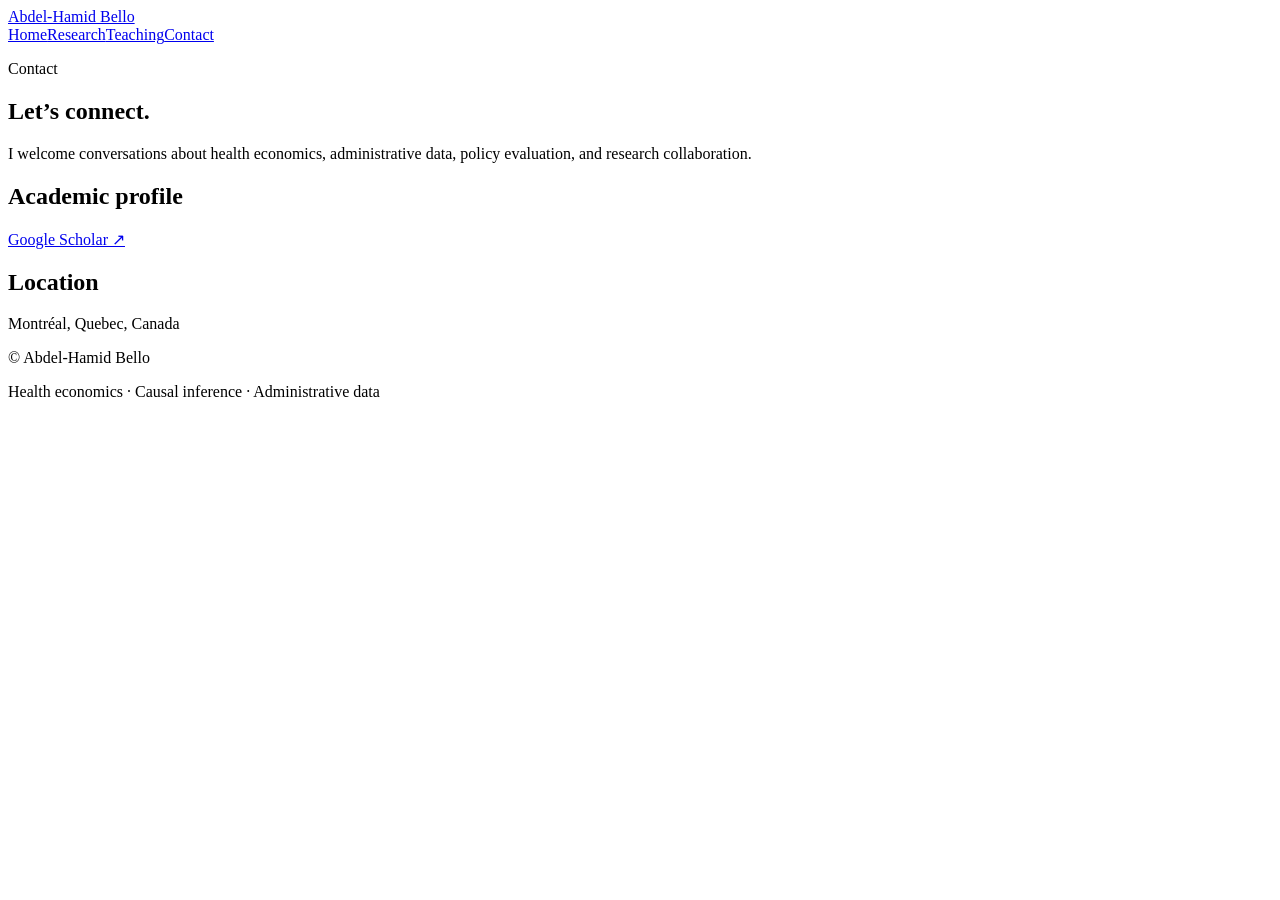
==== contact.html @ 48000547 "Add contact page" ====
<!doctype html><html lang="en"><head><meta charset="utf-8"><meta name="viewport" content="width=device-width, initial-scale=1"><title>Contact | Abdel-Hamid Bello</title><link rel="stylesheet" href="assets/style.css"></head><body><header class="site-header"><div class="container nav-wrap"><a class="brand" href="index.html">Abdel-Hamid Bello</a><nav class="nav-links"><a href="index.html">Home</a><a href="research.html">Research</a><a href="teaching.html">Teaching</a><a class="active" href="contact.html">Contact</a></nav></div></header><main><section class="page-hero container"><p class="eyebrow">Contact</p><h1>Let’s connect.</h1><p>I welcome conversations about health economics, administrative data, policy evaluation, and research collaboration.</p></section><section class="section container"><div class="contact-panel"><div><h2>Academic profile</h2><p><a href="https://scholar.google.com/citations?user=Rdwr3-0AAAAJ" target="_blank" rel="noopener">Google Scholar ↗</a></p></div><div><h2>Location</h2><p>Montréal, Quebec, Canada</p></div></div></section></main><footer class="site-footer"><div class="container footer-inner"><p>© <span id="year"></span> Abdel-Hamid Bello</p><p>Health economics · Causal inference · Administrative data</p></div></footer><script src="assets/main.js"></script></body></html>
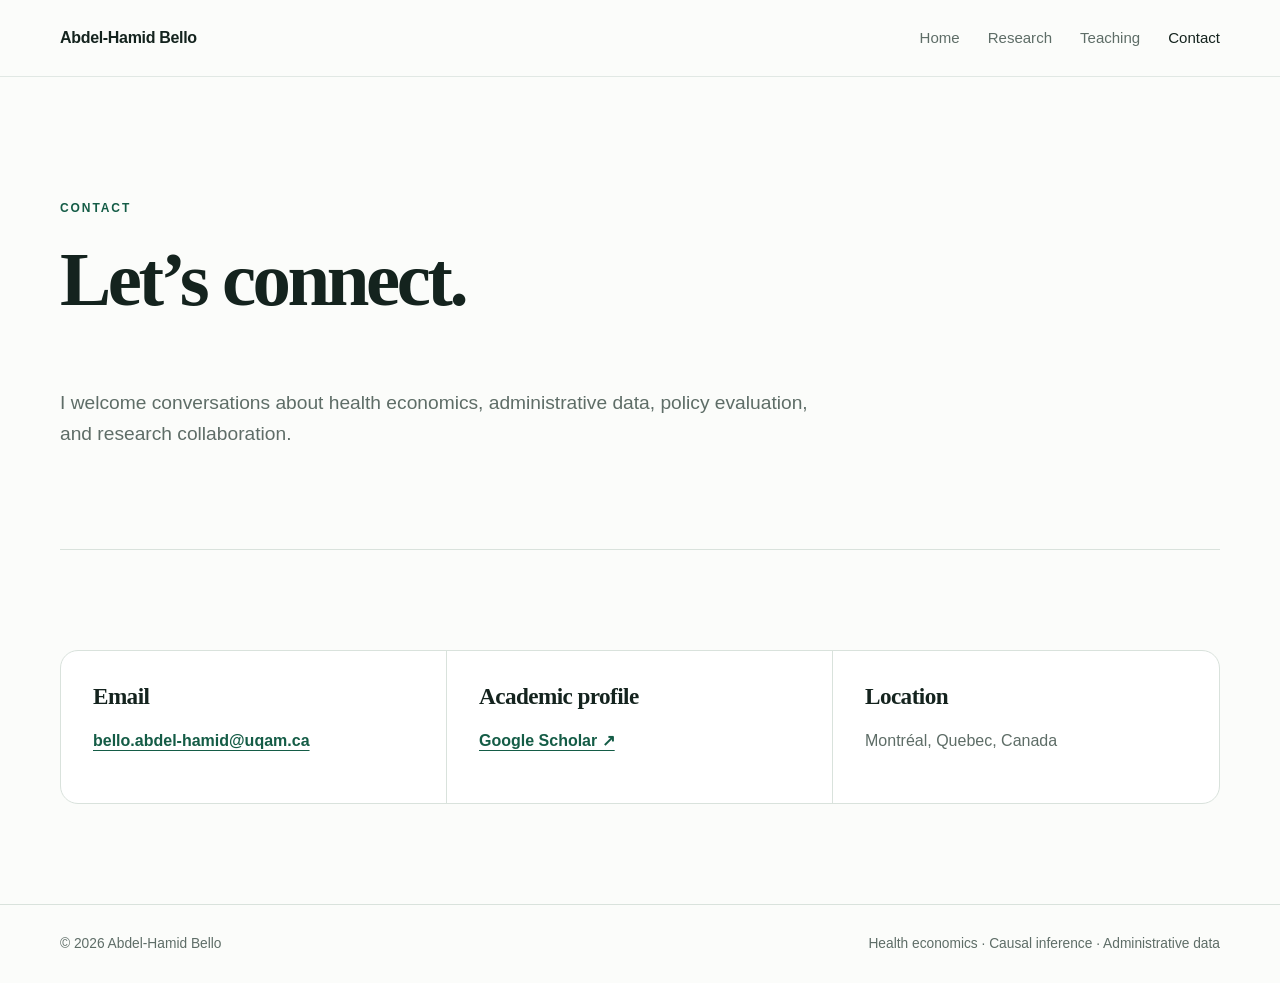
==== commit 22fadb28: "Update contact information from current CV" ====
--- a/contact.html
+++ b/contact.html
@@ -1 +1 @@
-<!doctype html><html lang="en"><head><meta charset="utf-8"><meta name="viewport" content="width=device-width, initial-scale=1"><title>Contact | Abdel-Hamid Bello</title><link rel="stylesheet" href="assets/style.css"></head><body><header class="site-header"><div class="container nav-wrap"><a class="brand" href="index.html">Abdel-Hamid Bello</a><nav class="nav-links"><a href="index.html">Home</a><a href="research.html">Research</a><a href="teaching.html">Teaching</a><a class="active" href="contact.html">Contact</a></nav></div></header><main><section class="page-hero container"><p class="eyebrow">Contact</p><h1>Let’s connect.</h1><p>I welcome conversations about health economics, administrative data, policy evaluation, and research collaboration.</p></section><section class="section container"><div class="contact-panel"><div><h2>Academic profile</h2><p><a href="https://scholar.google.com/citations?user=Rdwr3-0AAAAJ" target="_blank" rel="noopener">Google Scholar ↗</a></p></div><div><h2>Location</h2><p>Montréal, Quebec, Canada</p></div></div></section></main><footer class="site-footer"><div class="container footer-inner"><p>© <span id="year"></span> Abdel-Hamid Bello</p><p>Health economics · Causal inference · Administrative data</p></div></footer><script src="assets/main.js"></script></body></html>+<!doctype html><html lang="en"><head><meta charset="utf-8"><meta name="viewport" content="width=device-width, initial-scale=1"><title>Contact | Abdel-Hamid Bello</title><link rel="stylesheet" href="assets/style.css"></head><body><header class="site-header"><div class="container nav-wrap"><a class="brand" href="index.html">Abdel-Hamid Bello</a><nav class="nav-links"><a href="index.html">Home</a><a href="research.html">Research</a><a href="teaching.html">Teaching</a><a class="active" href="contact.html">Contact</a></nav></div></header><main><section class="page-hero container"><p class="eyebrow">Contact</p><h1>Let’s connect.</h1><p>I welcome conversations about health economics, administrative data, policy evaluation, and research collaboration.</p></section><section class="section container"><div class="contact-panel"><div><h2>Email</h2><p><a href="mailto:bello.abdel-hamid@uqam.ca">bello.abdel-hamid@uqam.ca</a></p></div><div><h2>Academic profile</h2><p><a href="https://scholar.google.com/citations?user=Rdwr3-0AAAAJ" target="_blank" rel="noopener">Google Scholar ↗</a></p></div><div><h2>Location</h2><p>Montréal, Quebec, Canada</p></div></div></section></main><footer class="site-footer"><div class="container footer-inner"><p>© <span id="year"></span> Abdel-Hamid Bello</p><p>Health economics · Causal inference · Administrative data</p></div></footer><script src="assets/main.js"></script></body></html>
--- a/assets/style.css
+++ b/assets/style.css
@@ -0,0 +1 @@
+:root{--ink:#14231e;--muted:#5e6d67;--paper:#fbfcfa;--soft:#eef3ef;--accent:#145c46;--accent-dark:#0d4333;--line:#d9e2dc;--white:#fff;--shadow:0 20px 60px rgba(20,35,30,.10)}*{box-sizing:border-box}html{scroll-behavior:smooth}body{margin:0;background:var(--paper);color:var(--ink);font-family:"DM Sans",sans-serif;line-height:1.65}a{color:inherit}h1,h2,h3{font-family:"Source Serif 4",serif;line-height:1.12;margin-top:0}h1{font-size:clamp(3rem,7vw,6.2rem);letter-spacing:-.045em}h2{font-size:clamp(2rem,4vw,3.4rem);letter-spacing:-.025em}h3{font-size:1.45rem}.container{width:min(1160px,calc(100% - 40px));margin-inline:auto}.site-header{position:sticky;top:0;z-index:20;background:rgba(251,252,250,.92);backdrop-filter:blur(12px);border-bottom:1px solid rgba(217,226,220,.75)}.nav-wrap{height:76px;display:flex;align-items:center;justify-content:space-between}.brand{text-decoration:none;font-weight:700;letter-spacing:-.02em}.nav-links{display:flex;align-items:center;gap:28px}.nav-links a{text-decoration:none;font-size:.94rem;color:var(--muted)}.nav-links a:hover,.nav-links .active{color:var(--ink)}.nav-cta{border:1px solid var(--ink);padding:8px 16px;border-radius:999px}.nav-toggle{display:none;background:none;border:0;font:inherit}.hero{display:grid;grid-template-columns:1.65fr .75fr;gap:8vw;align-items:center;padding-top:110px;padding-bottom:110px}.hero h1{max-width:900px;margin-bottom:28px}.eyebrow{text-transform:uppercase;letter-spacing:.16em;font-size:.75rem;font-weight:700;color:var(--accent);margin-bottom:18px}.hero-text,.page-hero>p:last-child{font-size:1.2rem;color:var(--muted);max-width:760px}.button-row{display:flex;gap:12px;flex-wrap:wrap;margin:34px 0 22px}.button{display:inline-flex;text-decoration:none;padding:13px 20px;border-radius:8px;font-weight:600}.button.primary{background:var(--accent);color:white}.button.primary:hover{background:var(--accent-dark)}.button.secondary{border:1px solid var(--line);background:white}.quick-links{display:flex;gap:22px;font-size:.92rem}.quick-links a,.text-link,.pub-links a,.news-card a,.contact-panel a{color:var(--accent);font-weight:600;text-underline-offset:4px}.profile-card{background:var(--white);border:1px solid var(--line);border-radius:22px;padding:32px;box-shadow:var(--shadow)}.monogram{width:88px;height:88px;border-radius:50%;display:grid;place-items:center;background:var(--accent);color:white;font:700 2rem "Source Serif 4",serif;margin-bottom:28px}.profile-card h2{font-size:1.9rem;margin-bottom:8px}.profile-card>p{color:var(--muted)}.topic-tags{display:flex;flex-wrap:wrap;gap:8px;margin-top:24px}.topic-tags span{background:var(--soft);padding:6px 10px;border-radius:999px;font-size:.78rem}.section{padding-top:100px;padding-bottom:100px}.section-soft{background:var(--soft)}.section-heading{margin-bottom:42px}.split-heading{display:flex;align-items:end;justify-content:space-between;gap:30px}.split-heading>p{max-width:440px;color:var(--muted)}.news-grid{display:grid;grid-template-columns:1.35fr 1fr 1fr;gap:18px}.news-card{background:white;border:1px solid var(--line);border-radius:16px;padding:26px;min-height:270px;display:flex;flex-direction:column}.news-card.featured{background:var(--accent);color:white;border-color:var(--accent)}.news-card time{font-size:.78rem;text-transform:uppercase;letter-spacing:.12em;font-weight:700;opacity:.72}.news-card h3{margin:40px 0 12px}.news-card p{margin-top:0;color:inherit;opacity:.8}.news-card a{margin-top:auto}.news-card.featured a{color:white}.publication-list{border-top:1px solid var(--line)}.publication{display:grid;grid-template-columns:110px 1fr;gap:30px;padding:42px 0;border-bottom:1px solid var(--line)}.pub-year{font-weight:700;color:var(--accent)}.pub-status{font-size:.78rem;text-transform:uppercase;letter-spacing:.12em;font-weight:700;color:var(--muted)}.publication h3{font-size:1.75rem;margin-bottom:10px}.publication h3 a{text-decoration:none}.publication h3 a:hover{text-decoration:underline;text-underline-offset:5px}.authors{margin:0 0 14px}.publication div>p:last-of-type{color:var(--muted);max-width:820px}.pub-links{display:flex;gap:18px;margin-top:18px}.research-agenda{background:var(--ink);color:white}.agenda-grid{display:grid;grid-template-columns:repeat(4,1fr);gap:1px;background:rgba(255,255,255,.18);border:1px solid rgba(255,255,255,.18)}.agenda-grid article{background:var(--ink);padding:30px;min-height:300px}.agenda-grid span{font-size:.8rem;color:#91c8b5;font-weight:700}.agenda-grid h3{margin-top:70px}.agenda-grid p{color:#b9c6c1}.page-hero{padding-top:110px;padding-bottom:80px;border-bottom:1px solid var(--line)}.page-hero h1{max-width:1000px;font-size:clamp(3rem,6vw,5.4rem)}.research-section h2{font-size:2.7rem}.project-grid{display:grid;grid-template-columns:repeat(2,1fr);gap:18px}.project-grid article{border:1px solid var(--line);padding:28px;border-radius:14px;background:white}.project-grid p{color:var(--muted)}.timeline{border-top:1px solid var(--line)}.timeline article{display:grid;grid-template-columns:180px 1fr;gap:40px;padding:42px 0;border-bottom:1px solid var(--line)}.timeline-date{color:var(--accent);font-weight:700}.contact-panel{display:grid;grid-template-columns:repeat(3,1fr);border:1px solid var(--line);border-radius:18px;overflow:hidden;background:white}.contact-panel>div{padding:32px;border-right:1px solid var(--line)}.contact-panel>div:last-child{border-right:0}.contact-panel h2{font-size:1.45rem}.contact-panel p{color:var(--muted)}.site-footer{border-top:1px solid var(--line);padding:28px 0;color:var(--muted);font-size:.86rem}.footer-inner{display:flex;justify-content:space-between;gap:20px}.footer-inner p{margin:0}@media(max-width:900px){.nav-toggle{display:block}.nav-links{display:none;position:absolute;top:76px;left:0;right:0;background:var(--paper);padding:22px;flex-direction:column;align-items:flex-start;border-bottom:1px solid var(--line)}.nav-links.open{display:flex}.hero{grid-template-columns:1fr;padding-top:70px}.profile-card{max-width:520px}.news-grid,.agenda-grid{grid-template-columns:1fr 1fr}.news-card.featured{grid-column:1/-1}.contact-panel{grid-template-columns:1fr}.contact-panel>div{border-right:0;border-bottom:1px solid var(--line)}.contact-panel>div:last-child{border-bottom:0}}@media(max-width:620px){.container{width:min(100% - 28px,1160px)}.hero,.section{padding-top:70px;padding-bottom:70px}h1{font-size:3.05rem}.split-heading{display:block}.news-grid,.agenda-grid,.project-grid{grid-template-columns:1fr}.news-card.featured{grid-column:auto}.publication,.timeline article{grid-template-columns:1fr;gap:8px}.publication{padding:32px 0}.agenda-grid article{min-height:auto}.agenda-grid h3{margin-top:36px}.footer-inner{display:block}.footer-inner p+p{margin-top:5px}.quick-links{flex-wrap:wrap}}
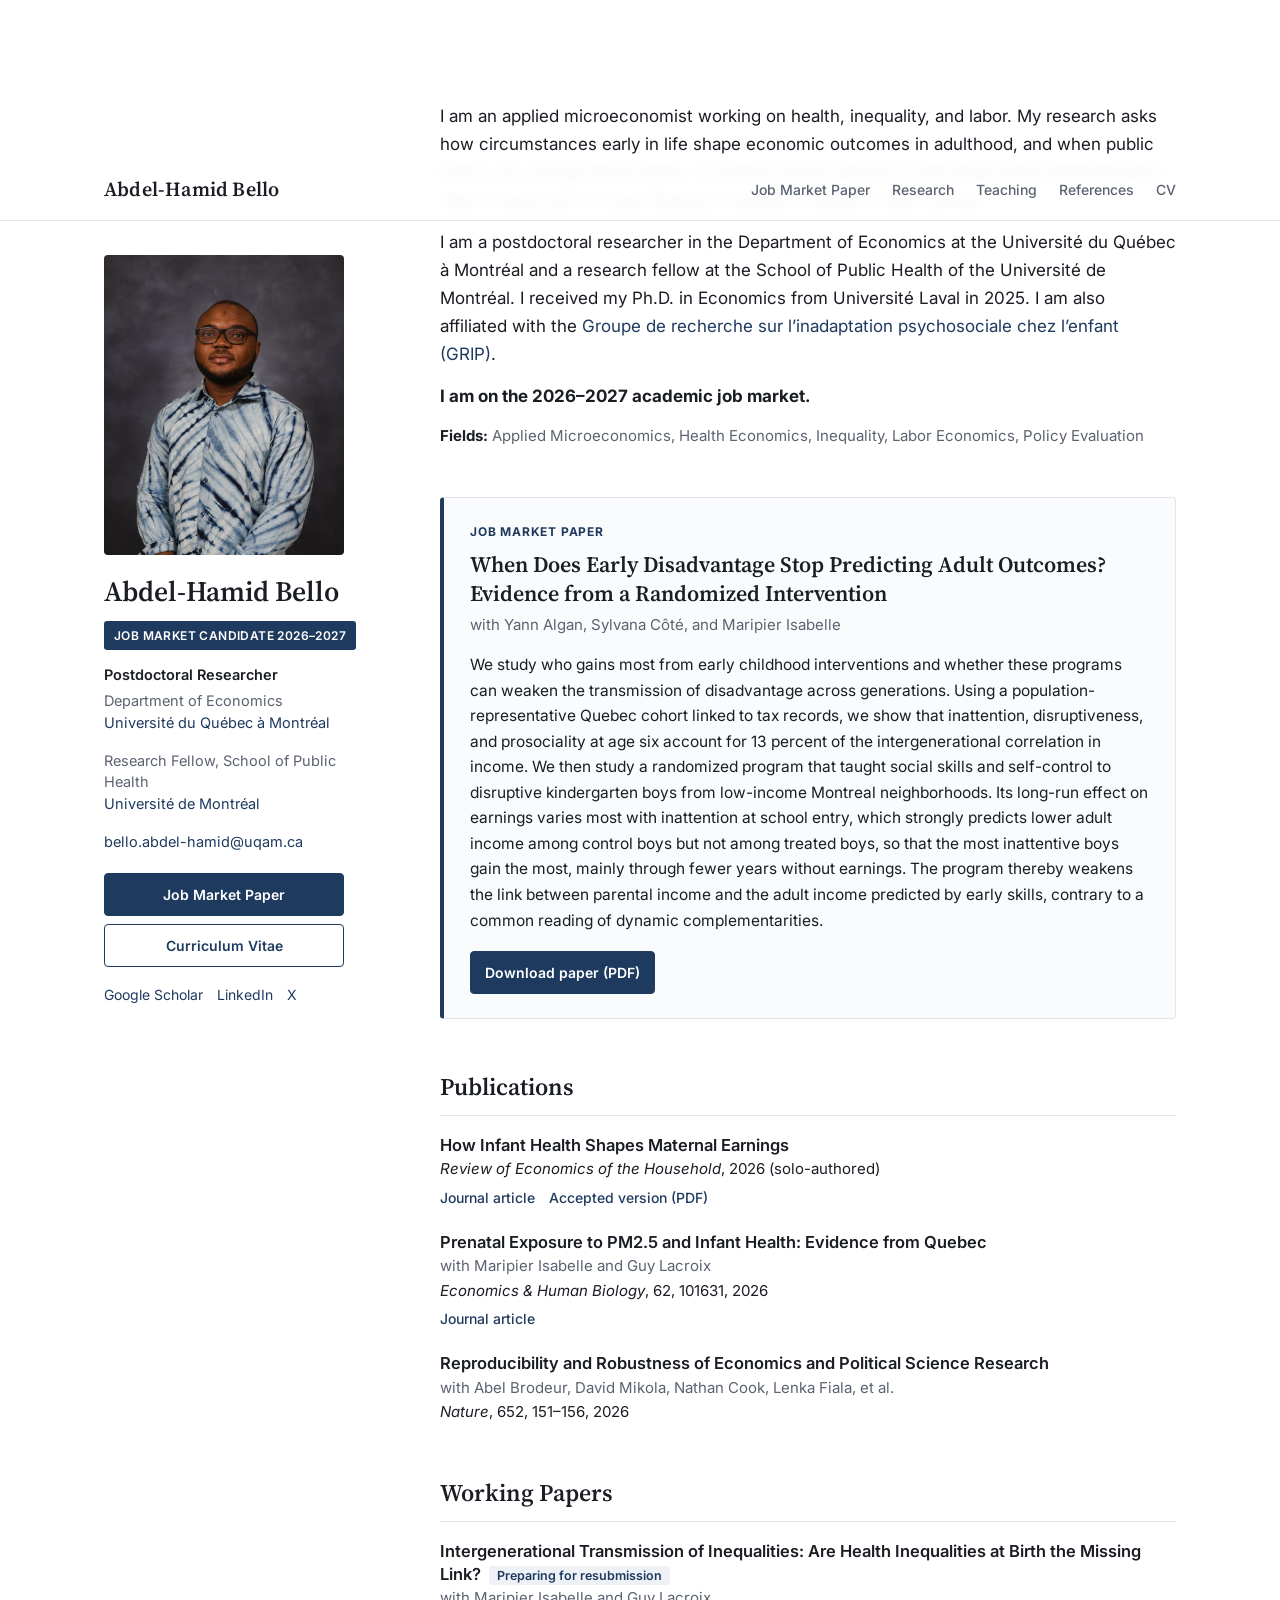
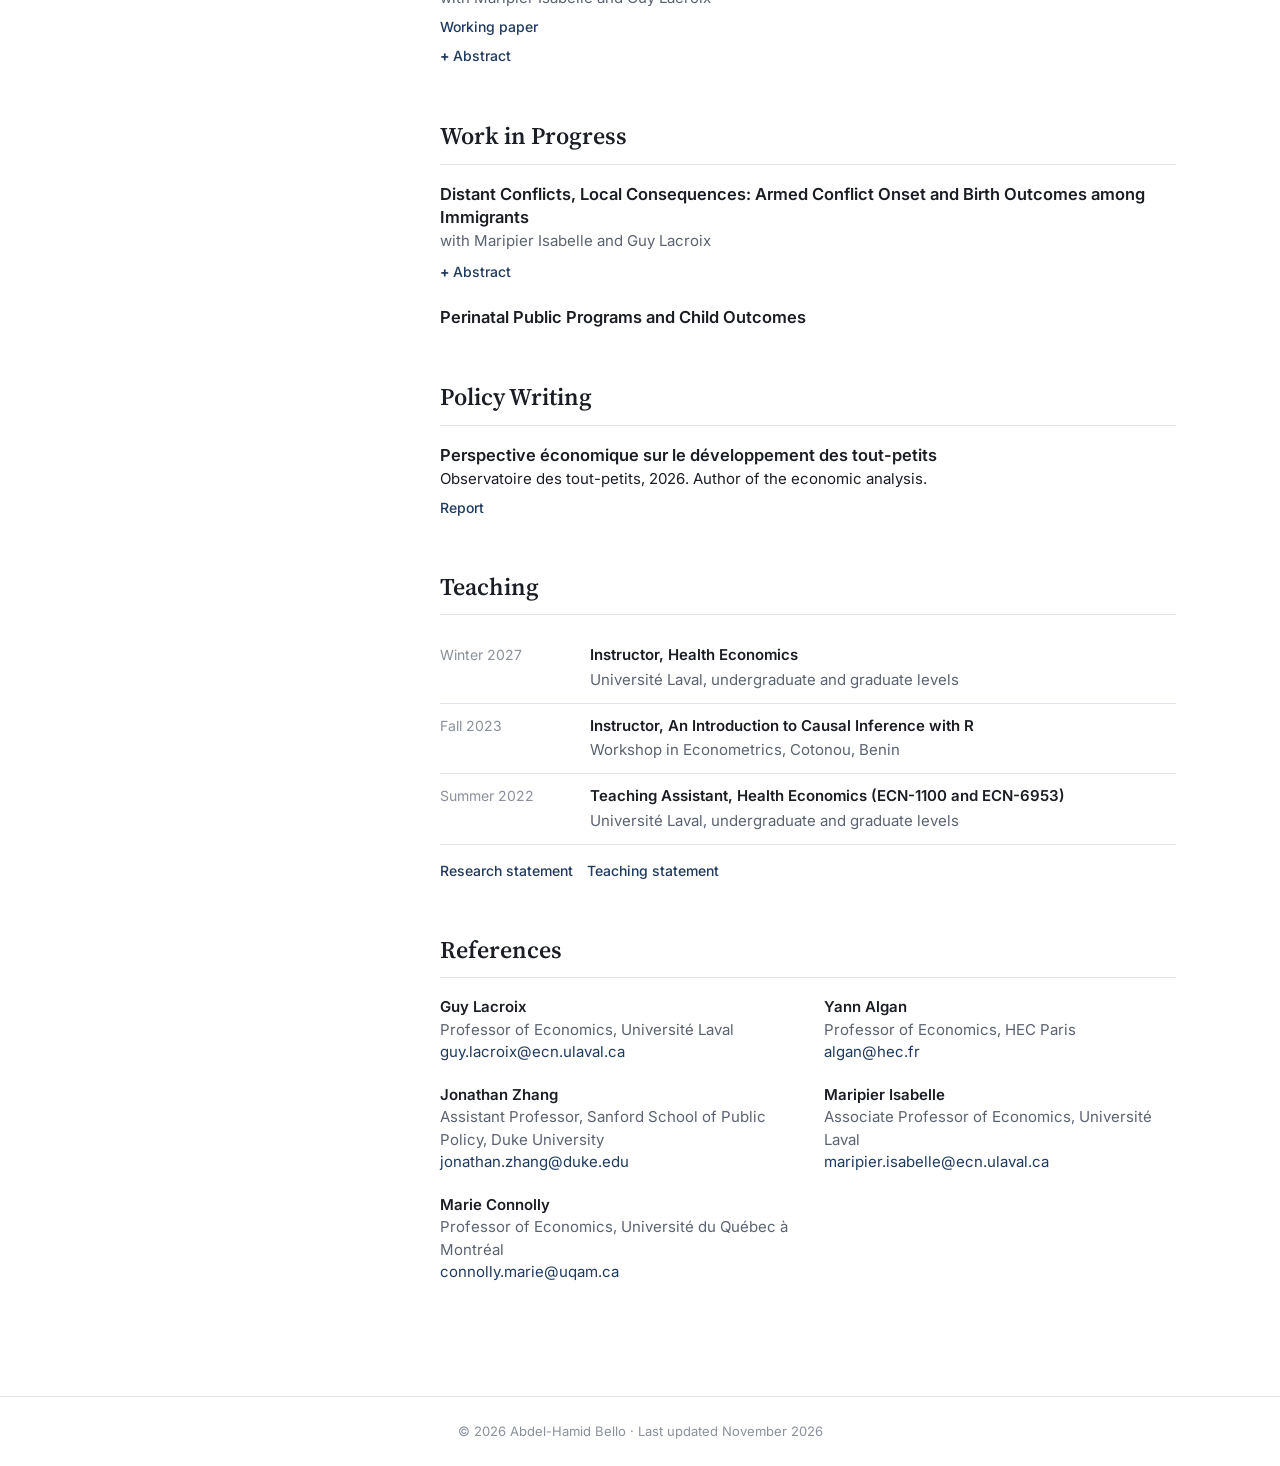
==== commit ce8d4984: "Redesign site as a single job market page Put the job market paper first with abstract and PDF, add " ====
--- a/contact.html
+++ b/contact.html
@@ -1 +1 @@
-<!doctype html><html lang="en"><head><meta charset="utf-8"><meta name="viewport" content="width=device-width, initial-scale=1"><title>Contact | Abdel-Hamid Bello</title><link rel="stylesheet" href="assets/style.css"></head><body><header class="site-header"><div class="container nav-wrap"><a class="brand" href="index.html">Abdel-Hamid Bello</a><nav class="nav-links"><a href="index.html">Home</a><a href="research.html">Research</a><a href="teaching.html">Teaching</a><a class="active" href="contact.html">Contact</a></nav></div></header><main><section class="page-hero container"><p class="eyebrow">Contact</p><h1>Let’s connect.</h1><p>I welcome conversations about health economics, administrative data, policy evaluation, and research collaboration.</p></section><section class="section container"><div class="contact-panel"><div><h2>Email</h2><p><a href="mailto:bello.abdel-hamid@uqam.ca">bello.abdel-hamid@uqam.ca</a></p></div><div><h2>Academic profile</h2><p><a href="https://scholar.google.com/citations?user=Rdwr3-0AAAAJ" target="_blank" rel="noopener">Google Scholar ↗</a></p></div><div><h2>Location</h2><p>Montréal, Quebec, Canada</p></div></div></section></main><footer class="site-footer"><div class="container footer-inner"><p>© <span id="year"></span> Abdel-Hamid Bello</p><p>Health economics · Causal inference · Administrative data</p></div></footer><script src="assets/main.js"></script></body></html>+<!doctype html><html lang="en"><head><meta charset="utf-8"><meta http-equiv="refresh" content="0; url=index.html#references"><link rel="canonical" href="index.html"><title>Abdel-Hamid Bello</title></head><body><a href="index.html">Continue</a></body></html>
